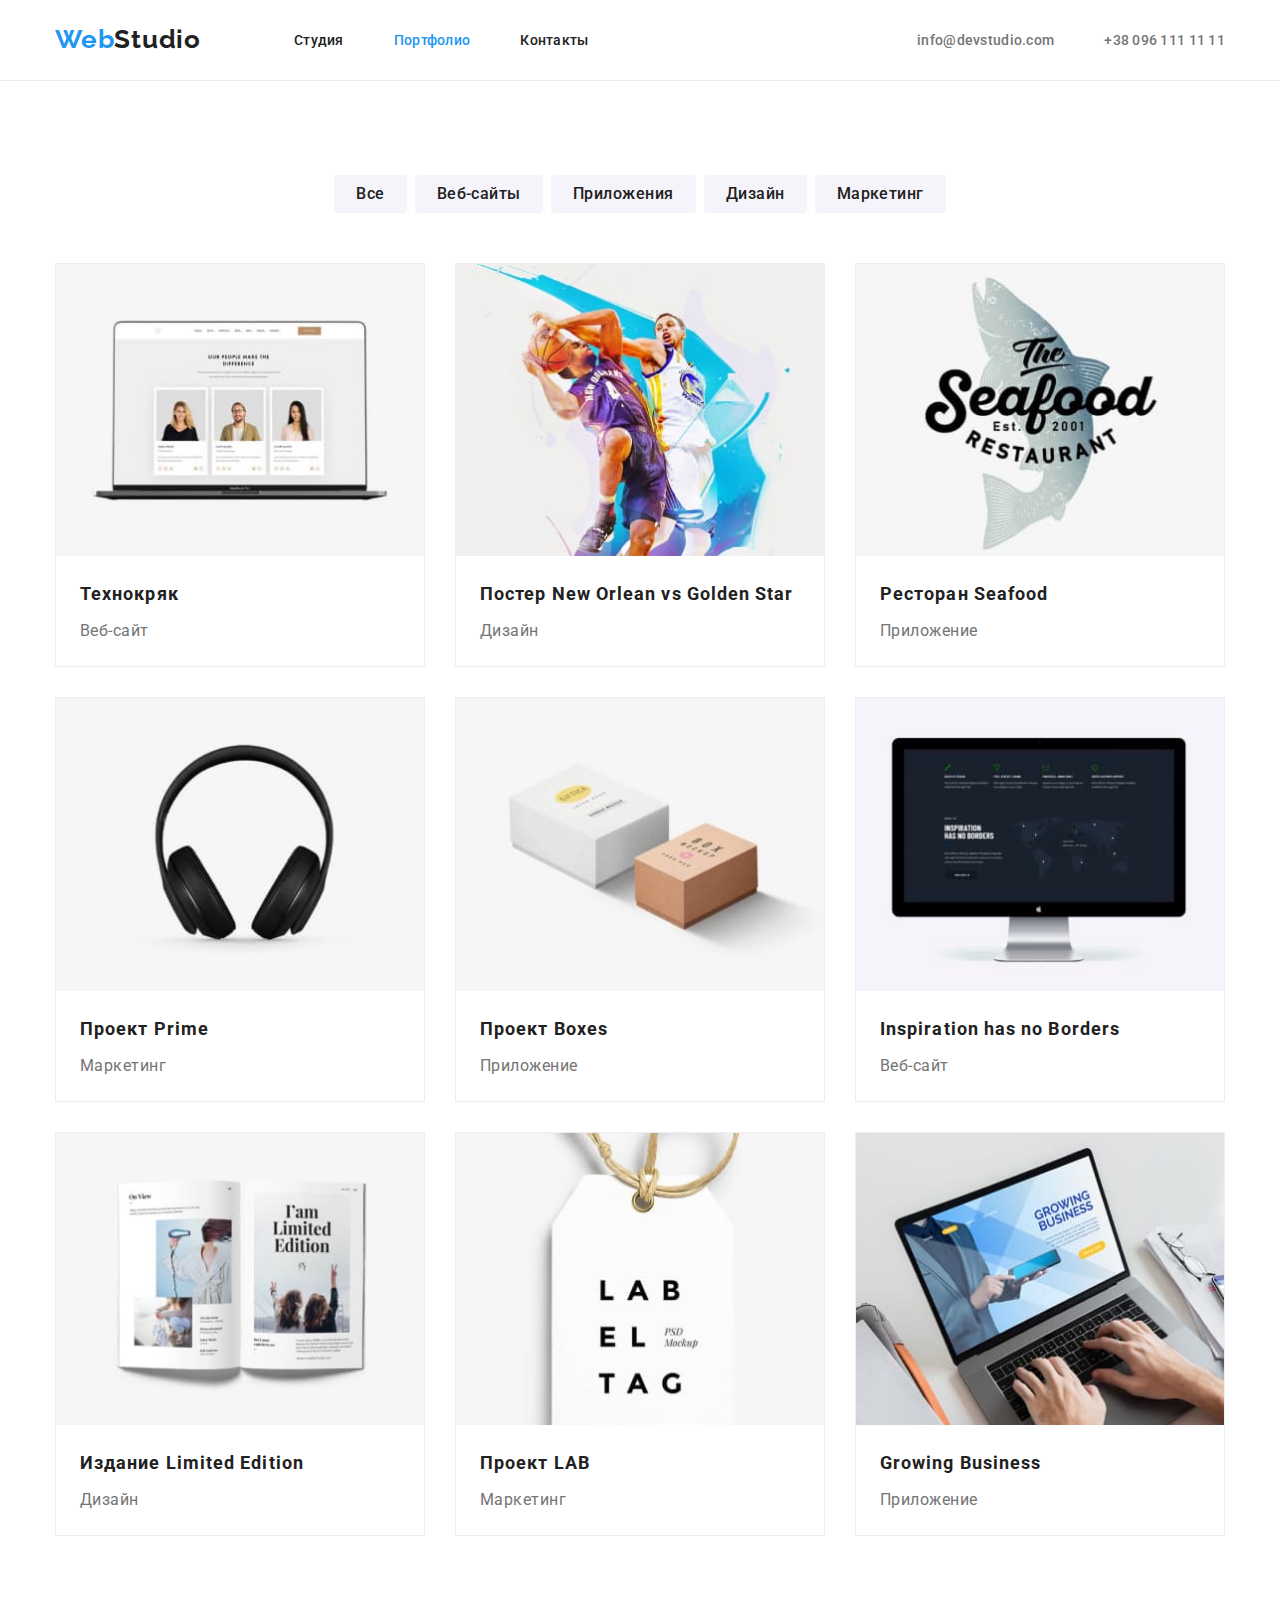
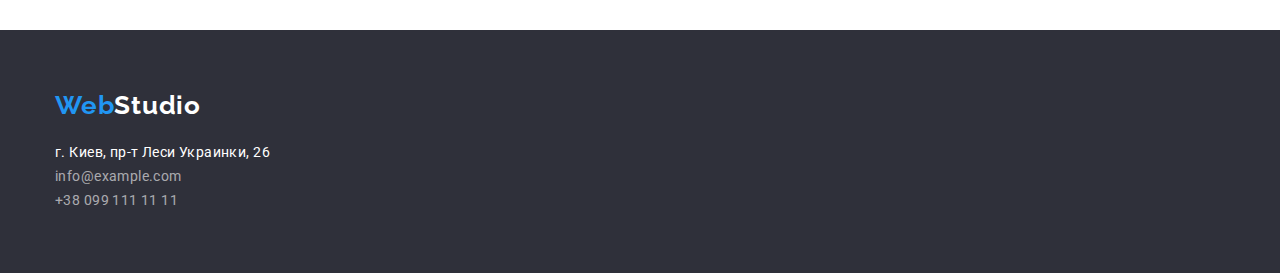
==== portfolio.html @ b8cfc25e "Финалка" ====
<!DOCTYPE html>
<html lang="ru">
<head>
    <meta charset="UTF-8">
    <meta name="viewport" content="width=device-width, initial-scale=1.0">
    <title>Портфолио</title>
    <link href="https://fonts.googleapis.com/css2?family=Raleway:wght@700&family=Roboto:wght@400;500;700;900&display=swap" rel="stylesheet">
    <link
    rel="stylesheet"
    href="https://cdnjs.cloudflare.com/ajax/libs/modern-normalize/1.0.0/modern-normalize.min.css"
  />
    <link rel="stylesheet" href="./styles/styles.css" />
</head>
<body class="body">
    <header class="header">
        <div class="container">
          <nav class="site-nav">
            <a href="./index.html" class="logo link"><span class="logo-main link">Web</span>Studio</a>
            <ul class="nav-list">
                <li><a href="./index.html" class="site-nav link">Студия</a></li>
                <li><a href="./portfolio.html" class="site-nav link current">Портфолио</a></li>
                <li><a href="" class="site-nav link">Контакты</a></li>
            </ul>
          </nav>
    <ul class="header-contact">
        <li><a href="mailto:info@devstudio.com" class="header-contact link">info@devstudio.com</a></li>
        <li><a href="tel:+380961111111" class="header-contact link">+38 096 111 11 11</a></li>
    </ul>
        </div>
    </header>
    <main>
        <section class="section">
            <div class="container">
            <!-- Следующий заголовок для семантики-->
            <h2 class="visually-hidden">Проекты</h2>
            <ul class="progects-nav">
                <li><button class="nav-button">Все</button></li>
                <li><button class="nav-button">Веб-сайты</button></li>
                <li><button class="nav-button">Приложения</button></li>
                <li><button class="nav-button">Дизайн</button></li>
                <li><button class="nav-button">Маркетинг</button></li>
            </ul>
            <ul class="progects">
                <li class="card">
                    <article class="progect-card">
                        <div class="progect-thumb">
                            <a href="" class="link"><img src="./images/image-2-1.jpg" alt="Технокряк"></a>
                        </div>
                        <div class="progect-info">
                            <h3><a href="" class="progects-title link">Технокряк</a></h3>
                <p>Веб-сайт</p>
                        </div>
                    </article>
                </li>

                <li class="card">
                    <article class="progect-card">
                        <div class="progect-thumb">
                            <a href="" class="link"><img src="./images/image-2-2.jpg" alt="Постер New Orlean vs Golden Star"></a>
                        </div> 
                        <div class="progect-info">
                            <h3><a href="" class="progects-title link">Постер New Orlean vs Golden Star</a></h3>
                            <p>Дизайн</p>
                        </div>
                    </article>
                </li>

                <li class="card">
                    <article class="progect-card">
                        <div class="progect-thumb">
                            <a href="" class="link"><img src="./images/image-2-3.jpg" alt="Ресторан Seafood"></a>
                        </div> 
                        <div class="progect-info">
                            <h3><a href="" class="progects-title link">Ресторан Seafood</a></h3>
                            <p>Приложение</p>
                        </div>
                    </article>
                </li>

                <li class="card">
                    <article class="progect-card">
                        <div class="progect-thumb">
                            <a href="" class="link"><img src="./images/image-2-4.jpg" alt="Проект Prime"></a>
                        </div> 
                        <div class="progect-info">
                            <h3><a href="" class="progects-title link">Проект Prime</a></h3>
                            <p>Маркетинг</p>
                        </div>
                    </article>
                </li>

                <li class="card">
                    <article class="progect-card">
                        <div class="progect-thumb">
                            <a href="" class="link"><img src="./images/image-2-5.jpg" alt="Проект Boxes"></a>
                        </div> 
                        <div class="progect-info">
                            <h3><a href="" class="progects-title link">Проект Boxes</a></h3>            
                            <p>Приложение</p>
                        </div>
                    </article>
                </li>

                <li class="card">
                    <article class="progect-card">
                        <div class="progect-thumb">
                            <a href="" class="link"><img src="./images/image-2-6.jpg" alt="Inspiration has no Borders"></a>
                        </div> 
                        <div class="progect-info">
                            <h3><a href="" class="progects-title link">Inspiration has no Borders</a></h3>            
                            <p>Веб-сайт</p>
                        </div>
                    </article>
                </li>

                <li class="card">
                    <article class="progect-card">
                        <div class="progect-thumb">
                            <a href="" class="link"><img src="./images/image-2-7.jpg" alt="Издание Limited Edition"></a>
                        </div> 
                        <div class="progect-info">
                            <h3><a href="" class="progects-title link">Издание Limited Edition</a></h3>            
                            <p>Дизайн</p>
                        </div>
                    </article>
                </li>

                <li class="card">
                    <article class="progect-card">
                        <div class="progect-thumb">
                            <a href="" class="link"><img src="./images/image-2-8.jpg" alt="Проект LAB"></a>
                        </div> 
                        <div class="progect-info">
                            <h3><a href="" class="progects-title link">Проект LAB</a></h3>            
                            <p>Маркетинг</p>
                        </div>
                    </article>
                </li> 

                <li class="card">
                    <article class="progect-card">
                        <div class="progect-thumb">
                            <a href="" class="link"><img src="./images/image-2-9.jpg" alt="Growing Business"></a>
                        </div> 
                        <div class="progect-info">
                            <h3><a href="" class="progects-title link">Growing Business</a></h3>            
                            <p>Приложение</p>
                        </div>
                    </article>
                </li>                                               
            </ul>
            </div>
        </section>
    </main>
    <footer class="page-footer">
        <div class="container">
        <a href="./index.html" class="footer-logo link"><span class="logo-main link">Web</span>Studio</a>
            <address class="address">
                <p>г. Киев, пр-т Леси Украинки, 26</p>
                <ul>
                    <li><p><a href="mailto:info@example.com" class="address link">info@example.com</a></p></li>
                    <li><p><a href="tel:+380991111111" class="address link">+38 099 111 11 11</a></p></li>
                </ul>
            </address>
        </div>
    </footer>
</body>
</html>
---- styles/styles.css ----
:root {
    --main-font-name: 'Roboto';
    --main-font-family: sans-serif;
    --secondary-font-name: 'Raleway';
    --secondary-font-family: sans-serif;

    --main-text-color: #757575;
    --main-background-color: #ffffff;
    --accent-text-color:#FFFFFF;
    --accent-color:#2196F3;
    --title-text-color:#212121;
    --button-background-color:#F5F4FA;
    --section-background-color:#2F303A;
    --address-color: rgba(255, 255, 255, 0.6);
    --card-shadow: 0px 1px 3px rgba(0, 0, 0, 0.12), 
    0px 1px 1px rgba(0, 0, 0, 0.14), 0px 2px 1px rgba(0, 0, 0, 0.2);
    --button-shadow: 0px 3px 1px rgba(0, 0, 0, 0.1), 
    0px 1px 2px rgba(0, 0, 0, 0.08), 0px 2px 2px rgba(0, 0, 0, 0.12);
    --hero-button-shadow: 0px 4px 4px rgba(0, 0, 0, 0.15);
}

h1, h2, h3, p {
    margin-top: 0;
    margin-bottom: 0;
} 

img {
    display: block;
    max-width: 100%;
    height: auto;
}

ul {
    margin: 0;
    padding: 0;
    list-style: none;
}

section {
    padding-top: 94px;
    padding-bottom: 94px;
}

.body {
    color: var(--main-text-color);
    background-color: var(--main-background-color);
    font-family: var(--main-font-name), var(--main-font-family);
    font-size: 14px;
    font-weight: 400;
    letter-spacing: 0.03em;
}

.link {
    color: var(--title-text-color);
    text-decoration: none;
}

.title {
    color: var(--title-text-color);
    font-family: var(--main-font-name);
    font-style: normal;
    font-weight: bold;
}

.logo {
    color: var(--title-text-color);
    font-family: var(--secondary-font-name);
    font-style: normal;
    font-weight: bold;
    font-size: 26px;
    line-height: 1,192;
    /* identical to box height */

    letter-spacing: 0.03em; 
}

.header {
    border-bottom: 1px solid #ececec;
}

.header .logo {
    margin-top: 24px;
    margin-bottom: 25px;
}

.logo-main {
    color: var(--accent-color);
    font-family: var(--secondary-font-name);
    font-style: normal;
    font-weight: bold;
    font-size: 26px;
    line-height: 1.192;
    /* identical to box height */

    letter-spacing: 0.03em;
}

.site-nav{
    display: flex;
    align-items: center;
}

.site-nav.link {
    color:var(--title-text-color);
    font-style: normal;
    font-weight: 500;
    font-size: 14px;
    line-height: 1.142;
    letter-spacing: 0.02em;
}

.site-nav.link.current {
    color: var(--accent-color);
}

.site-nav.link:hover,
.site-nav.link:focus {
    color:var(--accent-color);
    font-style: normal;
    font-weight: 500;
    font-size: 14px;
    line-height: 1.142;
    letter-spacing: 0.02em;
}

.nav-list {
    display: flex;
    margin-left: 93px;
}

.nav-list a {
    display: block;
}

.header-contact {
    display: flex;
    margin-left: auto;
}

.header-contact.link {
    color:var(--main-text-color);
    font-family: var(--main-font-name);
    font-style: normal;
    font-weight: 500;
    font-size: 14px;
    line-height: 1.142;
    letter-spacing: 0.02em;
}

.header-contact.link:hover,
.header-contact.link:focus {
    color:var(--accent-color);
    font-family: var(--main-font-name);
    font-style: normal;
    font-weight: 500;
    font-size: 14px;
    line-height: 1.142;
    letter-spacing: 0.02em;
}

.site-nav li:not(:first-child),
.header-contact li:not(:first-child) {
    margin-left: 50px;
}

.header .container {
    display: flex;
    padding-top: 0;
    padding-bottom: 0;
    align-items: center;
}

.hero-section {
    background-color: var(--section-background-color);
    text-align: center;
    padding-top: 200px;
    padding-bottom: 200px;
}

.hero-title {
    color: var(--accent-text-color);
    font-family: var(--main-font-name);
    font-style: normal;
    font-weight: 900;
    font-size: 44px;
    line-height: 1.363;
    /* or 136% */
    
    letter-spacing: 0.06em;
    text-transform: uppercase;

    margin-bottom: 30px;
}

.hero-button {
    color: var(--accent-text-color);
    background-color: var(--accent-color);
    font-family: var(--main-font-name);
    font-style: normal;
    font-weight: bold;
    font-size: 16px;
    line-height: 1.875;
    /* identical to box height, or 187% */
    
    display: inline-block;
    align-items: center;
    letter-spacing: 0.06em;
    text-decoration: none;
    padding: 10px 32px;
    border-radius: 4px;
    box-shadow: var(--hero-button-shadow);
    margin-left: auto;
    margin-right: auto;
}

.nav-button {
    color: var(--title-text-color);
    background-color: var(--button-background-color);
    font-family: var(--main-font-name);
    font-style: normal;
    font-weight: 500;
    font-size: 16px;
    line-height: 1.625;
/* identical to box height, or 162% */

    text-align: center;
    letter-spacing: 0.03em;
    border: 0px;
    border-radius: 4px;
}

.nav-button:hover,
.nav-button:focus {
    color: var(--accent-text-color);
    background-color: var(--accent-color);
    font-family: var(--main-font-name);
    font-style: normal;
    font-weight: 500;
    font-size: 16px;
    line-height: 1.625;
/* identical to box height, or 162% */

text-align: center;
letter-spacing: 0.03em;
border-radius: 4px;
box-shadow: var(--button-shadow);
}

.features-list {
    display: flex;
}

.features-list li:not(:first-child) {
    margin-left: 30px;
}

.features-list h3 {
    margin-bottom: 10px;
}

.section-title {
    color: var(--title-text-color);
    font-family: var(--main-font-name);
    font-style: normal;
    font-weight: bold;
    font-size: 36px;
    line-height: 1.166;
    text-align: center;
    letter-spacing: 0.03em;

    margin-bottom: 50px;
}

.section-subtitle {
    color: var(--title-text-color);
    font-family: var(--main-font-name);
    font-style: normal;
    font-weight: bold;
    font-size: 14px;
    line-height: 1.172;
    letter-spacing: 0.03em;
    text-transform: uppercase;
}

.section-text {
    font-family: var(--main-font-name);
    font-style: normal;
    font-weight: normal;
    font-size: 14px;
    line-height: 1.714;
    /* or 171% */
    
    letter-spacing: 0.03em;

    width: 270px;
}

.case-list {
    display: flex;
    justify-content: space-between;
}

.name {
    color: var(--title-text-color);
    font-family: var(--main-font-name);
    font-style: normal;
    font-weight: 500;
    font-size: 16px;
    line-height: 1.187;
    /* identical to box height */
    
    letter-spacing: 0.03em;
}

.name-subtitle {
    font-family: var(--main-font-name);
    font-style: normal;
    font-weight: normal;
    font-size: 16px;
    line-height: 1.187;
    /* identical to box height */
    
    letter-spacing: 0.03em;
}

.page-footer {
    background-color: var(--section-background-color);
}

.footer-logo {
    color: var(--accent-text-color);
    font-family: var(--secondary-font-name);
    font-style: normal;
    font-weight: bold;
    font-size: 26px;
    line-height: 1.192;
    /* identical to box height */

    letter-spacing: 0.03em;
    display: block;
    margin-bottom: 20px;
}

.address {
    color: var(--accent-text-color);
    font-family: var(--main-font-name);
    font-style: normal;
    font-weight: normal;
    font-size: 14px;
    line-height: 1.714;
    /* or 171% */
    
    letter-spacing: 0.03em;
}

.address.link {
    color: var(--address-color);
}

.address.link:hover,
.address.link:focus {
    color: var(--accent-color);
}

.progects {
    font-family: var(--main-font-name);
    font-style: normal;
    font-weight: normal;
    font-size: 16px;
    line-height: 1.875;
    /* identical to box height, or 187% */
    
    letter-spacing: 0.03em;
}

.progects-title {
    color: var(--title-text-color);
    font-family: var(--main-font-name);
    font-style: normal;
    font-weight: bold;
    font-size: 18px;
    line-height: 2;
    /* identical to box height, or 200% */
    
    letter-spacing: 0.06em;
}

.progect-info .progects-title {
    display: inline-block;
    margin-bottom: 4px;
}

.progects-title.link:hover,
.progects-title.link:focus {
    color: var(--accent-color);
}

.visually-hidden {
    position: absolute;
    width: 1px;
    height: 1px;
    margin: -1px;
    border: 0;
    padding: 0;
    
    white-space: nowrap;
    clip-path: inset(100%);
    clip: rect(0 0 0 0);
    overflow: hidden;
  }

  .container {
      width: 1200px;
      margin-left: auto;
      margin-right: auto;
      padding-left: 15px;
      padding-right: 15px;
  }

  .features-section {
      padding-bottom: 0;
  }

  .team-list,
  .progects {
    /* Расстояние между карточками работников (наша команда) в Студия */
    --person-set-gap: 30px;
  
    display: flex;
    flex-wrap: wrap;
    margin-top: calc(-1 * var(--person-set-gap));
    margin-left: calc(-1 * var(--person-set-gap));
  }

  .team-list > .card {
    flex-basis: calc(100% / 4 - var(--person-set-gap));
    margin-left: var(--person-set-gap);
    margin-top: var(--person-set-gap);
  }

  .progects > .card {
    flex-basis: calc(100% / 3 - var(--person-set-gap));
    margin-left: var(--person-set-gap);
    margin-top: var(--person-set-gap);
  }

  .worker-card {
    box-shadow: var(--card-shadow);
    border-bottom-left-radius: 4px;
    border-bottom-right-radius: 4px;
    overflow: hidden;
  }

  .progect-card {
    border: 1px solid #EEEEEE;
    overflow: hidden;
  }

  .worker-info {
      padding: 30px;

      text-align: center;
  }

  .progect-info {
      padding: 20px 24px;
  }

  .worker-info > .name {
      margin-bottom: 10px;
  }

  .page-footer > .container {
      padding-top: 60px;
      padding-bottom: 60px;
  }

  .progects-nav {
      display: flex;
      justify-content: center;

      margin-bottom: 50px;
  }

  .progects-nav .nav-button {
      padding: 6px 22px;
  }

  .progects-nav li:not(:first-child) {
      margin-left: 8px;
  }
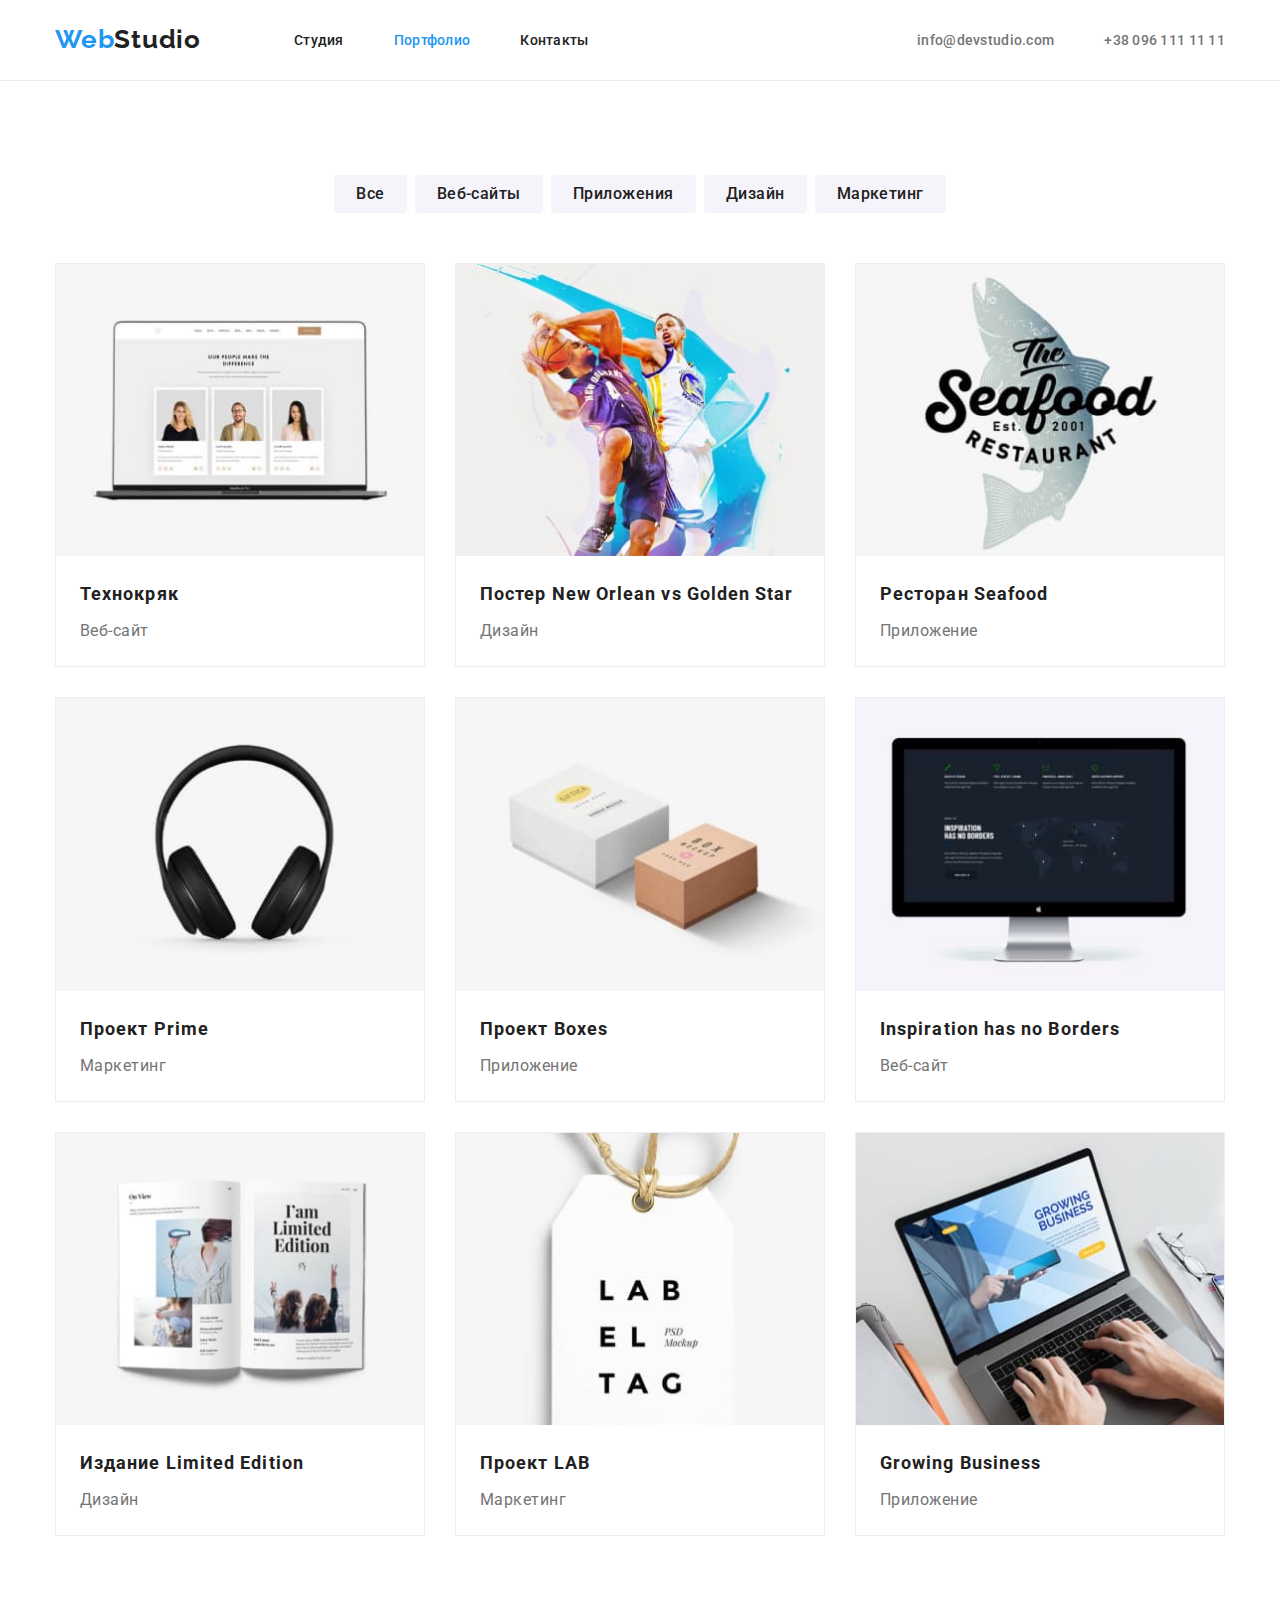
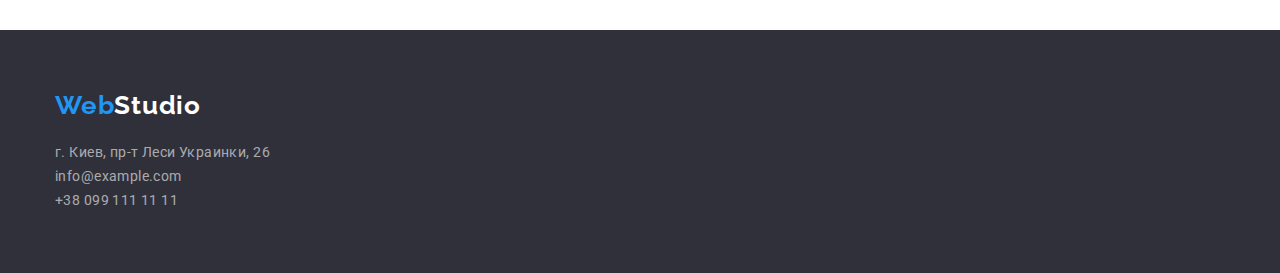
==== commit d7599869: "1" ====
--- a/portfolio.html
+++ b/portfolio.html
@@ -156,8 +156,8 @@
         <div class="container">
         <a href="./index.html" class="footer-logo link"><span class="logo-main link">Web</span>Studio</a>
             <address class="address">
-                <p>г. Киев, пр-т Леси Украинки, 26</p>
                 <ul>
+                    <li><p><a href="" class="address link">г. Киев, пр-т Леси Украинки, 26</a></p></li>
                     <li><p><a href="mailto:info@example.com" class="address link">info@example.com</a></p></li>
                     <li><p><a href="tel:+380991111111" class="address link">+38 099 111 11 11</a></p></li>
                 </ul>
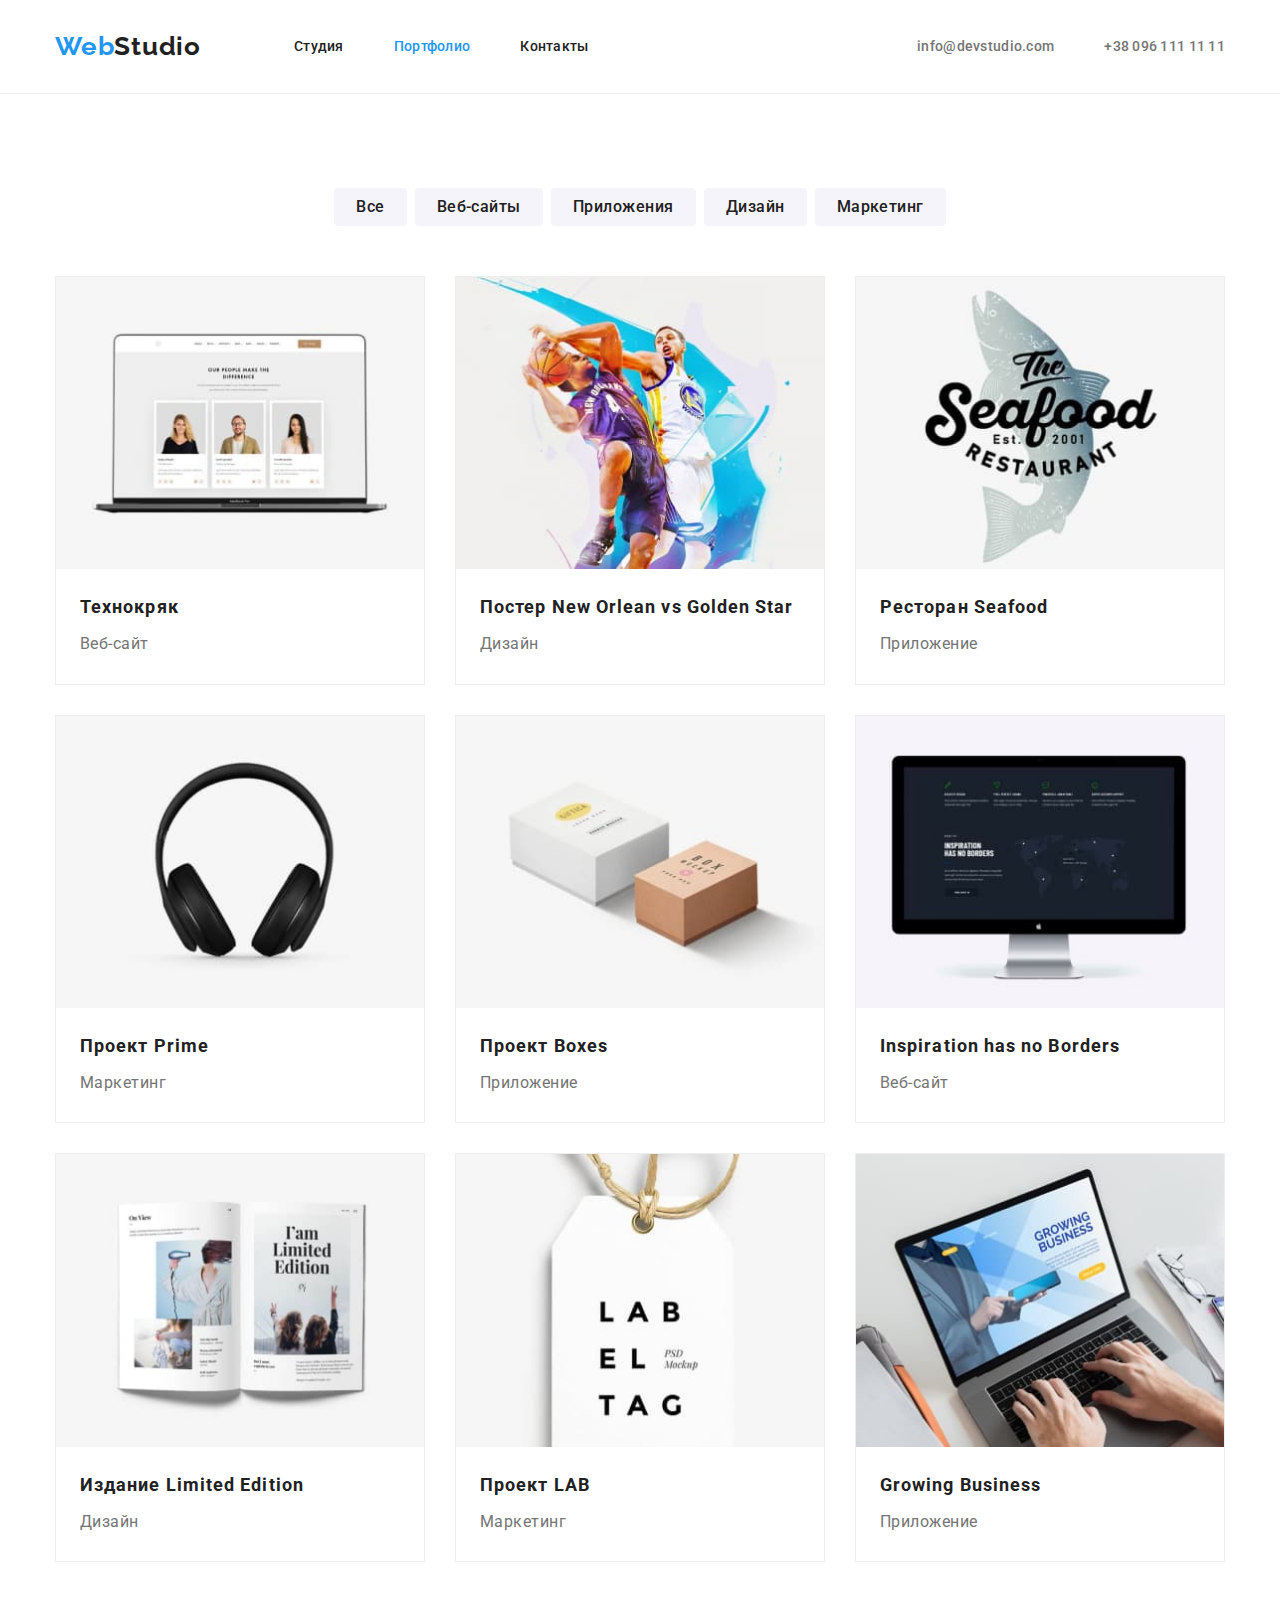
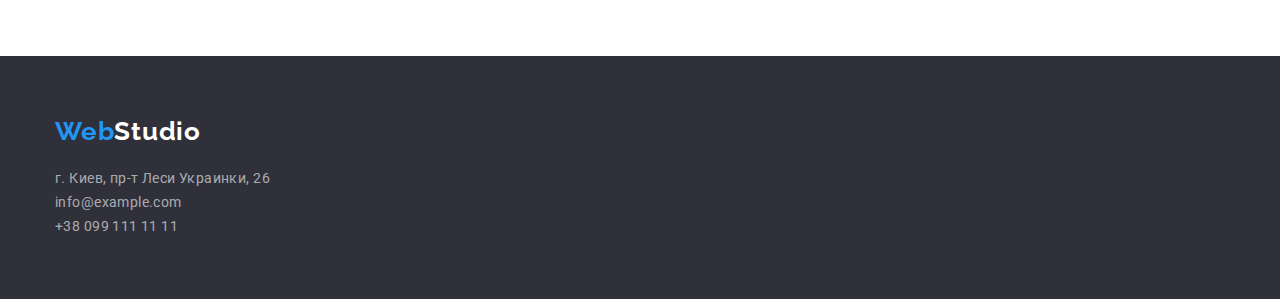
==== commit c234f922: "Финалка" ====
--- a/portfolio.html
+++ b/portfolio.html
@@ -4,12 +4,9 @@
     <meta charset="UTF-8">
     <meta name="viewport" content="width=device-width, initial-scale=1.0">
     <title>Портфолио</title>
-    <link href="https://fonts.googleapis.com/css2?family=Raleway:wght@700&family=Roboto:wght@400;500;700;900&display=swap" rel="stylesheet">
-    <link
-    rel="stylesheet"
-    href="https://cdnjs.cloudflare.com/ajax/libs/modern-normalize/1.0.0/modern-normalize.min.css"
-  />
-    <link rel="stylesheet" href="./styles/styles.css" />
+    <link rel="stylesheet" href="https://fonts.googleapis.com/css2?family=Raleway:wght@700&family=Roboto:wght@400;500;700;900&display=swap">
+    <link rel="stylesheet" href="./styles/styles.css"/>
+    <link rel="stylesheet" href="./styles/modern-normalize.css"/>
 </head>
 <body class="body">
     <header class="header">
@@ -32,7 +29,7 @@
         <section class="section">
             <div class="container">
             <!-- Следующий заголовок для семантики-->
-            <h2 class="visually-hidden">Проекты</h2>
+            <h1 class="visually-hidden">Проекты</h1>
             <ul class="progects-nav">
                 <li><button class="nav-button">Все</button></li>
                 <li><button class="nav-button">Веб-сайты</button></li>
@@ -42,109 +39,109 @@
             </ul>
             <ul class="progects">
                 <li class="card">
-                    <article class="progect-card">
+                    <article class="progects-title link">
                         <div class="progect-thumb">
                             <a href="" class="link"><img src="./images/image-2-1.jpg" alt="Технокряк"></a>
                         </div>
                         <div class="progect-info">
-                            <h3><a href="" class="progects-title link">Технокряк</a></h3>
-                <p>Веб-сайт</p>
+                            <h2 class="progects-subtitle">Технокряк</h2>
+                <p class="progects-category">Веб-сайт</p>
                         </div>
                     </article>
                 </li>
 
                 <li class="card">
-                    <article class="progect-card">
+                    <article class="progects-title link">
                         <div class="progect-thumb">
                             <a href="" class="link"><img src="./images/image-2-2.jpg" alt="Постер New Orlean vs Golden Star"></a>
                         </div> 
                         <div class="progect-info">
-                            <h3><a href="" class="progects-title link">Постер New Orlean vs Golden Star</a></h3>
-                            <p>Дизайн</p>
+                            <h2 class="progects-subtitle">Постер New Orlean vs Golden Star</h2>
+                            <p class="progects-category">Дизайн</p>
                         </div>
                     </article>
                 </li>
 
                 <li class="card">
-                    <article class="progect-card">
+                    <article class="progects-title link">
                         <div class="progect-thumb">
                             <a href="" class="link"><img src="./images/image-2-3.jpg" alt="Ресторан Seafood"></a>
                         </div> 
                         <div class="progect-info">
-                            <h3><a href="" class="progects-title link">Ресторан Seafood</a></h3>
-                            <p>Приложение</p>
+                            <h2 class="progects-subtitle">Ресторан Seafood</h2>
+                            <p class="progects-category">Приложение</p>
                         </div>
                     </article>
                 </li>
 
                 <li class="card">
-                    <article class="progect-card">
+                    <article class="progects-title link">
                         <div class="progect-thumb">
                             <a href="" class="link"><img src="./images/image-2-4.jpg" alt="Проект Prime"></a>
                         </div> 
                         <div class="progect-info">
-                            <h3><a href="" class="progects-title link">Проект Prime</a></h3>
-                            <p>Маркетинг</p>
+                            <h2 class="progects-subtitle">Проект Prime</h2>
+                            <p class="progects-category">Маркетинг</p>
                         </div>
                     </article>
                 </li>
 
                 <li class="card">
-                    <article class="progect-card">
+                    <article class="progects-title link">
                         <div class="progect-thumb">
                             <a href="" class="link"><img src="./images/image-2-5.jpg" alt="Проект Boxes"></a>
                         </div> 
                         <div class="progect-info">
-                            <h3><a href="" class="progects-title link">Проект Boxes</a></h3>            
-                            <p>Приложение</p>
+                            <h2 class="progects-subtitle">Проект Boxes</h2>            
+                            <p class="progects-category">Приложение</p>
                         </div>
                     </article>
                 </li>
 
                 <li class="card">
-                    <article class="progect-card">
+                    <article class="progects-title link">
                         <div class="progect-thumb">
                             <a href="" class="link"><img src="./images/image-2-6.jpg" alt="Inspiration has no Borders"></a>
                         </div> 
                         <div class="progect-info">
-                            <h3><a href="" class="progects-title link">Inspiration has no Borders</a></h3>            
-                            <p>Веб-сайт</p>
+                            <h2 class="progects-subtitle">Inspiration has no Borders</h2>            
+                            <p class="progects-category">Веб-сайт</p>
                         </div>
                     </article>
                 </li>
 
                 <li class="card">
-                    <article class="progect-card">
+                    <article class="progects-title link">
                         <div class="progect-thumb">
                             <a href="" class="link"><img src="./images/image-2-7.jpg" alt="Издание Limited Edition"></a>
                         </div> 
                         <div class="progect-info">
-                            <h3><a href="" class="progects-title link">Издание Limited Edition</a></h3>            
-                            <p>Дизайн</p>
+                            <h2 class="progects-subtitle">Издание Limited Edition</h2>            
+                            <p class="progects-category">Дизайн</p>
                         </div>
                     </article>
                 </li>
 
                 <li class="card">
-                    <article class="progect-card">
+                    <article class="progects-title link">
                         <div class="progect-thumb">
                             <a href="" class="link"><img src="./images/image-2-8.jpg" alt="Проект LAB"></a>
                         </div> 
                         <div class="progect-info">
-                            <h3><a href="" class="progects-title link">Проект LAB</a></h3>            
-                            <p>Маркетинг</p>
+                            <h2 class="progects-subtitle">Проект LAB</h2>            
+                            <p class="progects-category">Маркетинг</p>
                         </div>
                     </article>
                 </li> 
 
                 <li class="card">
-                    <article class="progect-card">
+                    <article class="progects-title link">
                         <div class="progect-thumb">
                             <a href="" class="link"><img src="./images/image-2-9.jpg" alt="Growing Business"></a>
                         </div> 
                         <div class="progect-info">
-                            <h3><a href="" class="progects-title link">Growing Business</a></h3>            
-                            <p>Приложение</p>
+                            <h2 class="progects-subtitle">Growing Business</h2>            
+                            <p class="progects-category">Приложение</p>
                         </div>
                     </article>
                 </li>                                               
--- a/styles/styles.css
+++ b/styles/styles.css
@@ -46,12 +46,12 @@
     background-color: var(--main-background-color);
     font-family: var(--main-font-name), var(--main-font-family);
     font-size: 14px;
+    line-height: 1.7;
     font-weight: 400;
     letter-spacing: 0.03em;
 }
 
 .link {
-    color: var(--title-text-color);
     text-decoration: none;
 }
 
@@ -68,7 +68,7 @@
     font-style: normal;
     font-weight: bold;
     font-size: 26px;
-    line-height: 1,192;
+    line-height: 1,2;
     /* identical to box height */
 
     letter-spacing: 0.03em; 
@@ -89,7 +89,7 @@
     font-style: normal;
     font-weight: bold;
     font-size: 26px;
-    line-height: 1.192;
+    line-height: 1.2;
     /* identical to box height */
 
     letter-spacing: 0.03em;
@@ -105,7 +105,7 @@
     font-style: normal;
     font-weight: 500;
     font-size: 14px;
-    line-height: 1.142;
+    line-height: 1.1;
     letter-spacing: 0.02em;
 }
 
@@ -119,7 +119,7 @@
     font-style: normal;
     font-weight: 500;
     font-size: 14px;
-    line-height: 1.142;
+    line-height: 1.1;
     letter-spacing: 0.02em;
 }
 
@@ -143,7 +143,7 @@
     font-style: normal;
     font-weight: 500;
     font-size: 14px;
-    line-height: 1.142;
+    line-height: 1.1;
     letter-spacing: 0.02em;
 }
 
@@ -154,7 +154,7 @@
     font-style: normal;
     font-weight: 500;
     font-size: 14px;
-    line-height: 1.142;
+    line-height: 1.1;
     letter-spacing: 0.02em;
 }
 
@@ -183,7 +183,7 @@
     font-style: normal;
     font-weight: 900;
     font-size: 44px;
-    line-height: 1.363;
+    line-height: 1.4;
     /* or 136% */
     
     letter-spacing: 0.06em;
@@ -199,7 +199,7 @@
     font-style: normal;
     font-weight: bold;
     font-size: 16px;
-    line-height: 1.875;
+    line-height: 1.9;
     /* identical to box height, or 187% */
     
     display: inline-block;
@@ -211,6 +211,7 @@
     box-shadow: var(--hero-button-shadow);
     margin-left: auto;
     margin-right: auto;
+    cursor: pointer;
 }
 
 .nav-button {
@@ -220,13 +221,14 @@
     font-style: normal;
     font-weight: 500;
     font-size: 16px;
-    line-height: 1.625;
+    line-height: 1.6;
 /* identical to box height, or 162% */
 
     text-align: center;
     letter-spacing: 0.03em;
     border: 0px;
     border-radius: 4px;
+    cursor: pointer;
 }
 
 .nav-button:hover,
@@ -237,7 +239,7 @@
     font-style: normal;
     font-weight: 500;
     font-size: 16px;
-    line-height: 1.625;
+    line-height: 1.6;
 /* identical to box height, or 162% */
 
 text-align: center;
@@ -261,10 +263,9 @@
 .section-title {
     color: var(--title-text-color);
     font-family: var(--main-font-name);
-    font-style: normal;
     font-weight: bold;
     font-size: 36px;
-    line-height: 1.166;
+    line-height: 1.2;
     text-align: center;
     letter-spacing: 0.03em;
 
@@ -274,20 +275,17 @@
 .section-subtitle {
     color: var(--title-text-color);
     font-family: var(--main-font-name);
-    font-style: normal;
-    font-weight: bold;
-    font-size: 14px;
-    line-height: 1.172;
+    font-weight: bold;
+    font-size: 14px;
+    line-height: 1.2;
     letter-spacing: 0.03em;
     text-transform: uppercase;
 }
 
 .section-text {
     font-family: var(--main-font-name);
-    font-style: normal;
     font-weight: normal;
-    font-size: 14px;
-    line-height: 1.714;
+    line-height: 1.7;
     /* or 171% */
     
     letter-spacing: 0.03em;
@@ -303,10 +301,9 @@
 .name {
     color: var(--title-text-color);
     font-family: var(--main-font-name);
-    font-style: normal;
-    font-weight: 500;
-    font-size: 16px;
-    line-height: 1.187;
+    font-weight: 500;
+    font-size: 16px;
+    line-height: 1.2;
     /* identical to box height */
     
     letter-spacing: 0.03em;
@@ -317,7 +314,7 @@
     font-style: normal;
     font-weight: normal;
     font-size: 16px;
-    line-height: 1.187;
+    line-height: 1.2;
     /* identical to box height */
     
     letter-spacing: 0.03em;
@@ -333,7 +330,7 @@
     font-style: normal;
     font-weight: bold;
     font-size: 26px;
-    line-height: 1.192;
+    line-height: 1.2;
     /* identical to box height */
 
     letter-spacing: 0.03em;
@@ -347,7 +344,7 @@
     font-style: normal;
     font-weight: normal;
     font-size: 14px;
-    line-height: 1.714;
+    line-height: 1.7;
     /* or 171% */
     
     letter-spacing: 0.03em;
@@ -363,11 +360,9 @@
 }
 
 .progects {
-    font-family: var(--main-font-name);
-    font-style: normal;
     font-weight: normal;
     font-size: 16px;
-    line-height: 1.875;
+    line-height: 1.9;
     /* identical to box height, or 187% */
     
     letter-spacing: 0.03em;
@@ -375,18 +370,28 @@
 
 .progects-title {
     color: var(--title-text-color);
-    font-family: var(--main-font-name);
-    font-style: normal;
     font-weight: bold;
     font-size: 18px;
     line-height: 2;
     /* identical to box height, or 200% */
     
     letter-spacing: 0.06em;
+
+    border: 1px solid #EEEEEE;
+    overflow: hidden;
 }
 
 .progect-info .progects-title {
     display: inline-block;
+    margin-bottom: 4px;
+}
+
+.progect-info .progects-subtitle {
+    display: inline-block;
+    margin-bottom: 4px;
+}
+
+.progect-info .progects-category {
     margin-bottom: 4px;
 }
 
@@ -451,11 +456,6 @@
     overflow: hidden;
   }
 
-  .progect-card {
-    border: 1px solid #EEEEEE;
-    overflow: hidden;
-  }
-
   .worker-info {
       padding: 30px;
 
@@ -488,4 +488,25 @@
 
   .progects-nav li:not(:first-child) {
       margin-left: 8px;
+  }
+
+  .progects-subtitle {
+    font-weight: bold;
+    font-size: 18px;
+    line-height: 2;
+  }
+
+  .progects-category {
+    color: var(--main-text-color);
+    font-weight: normal;
+    font-size: 16px;
+    line-height: 1.9;
+    /* identical to box height, or 187% */
+    
+    letter-spacing: 0.03em;
+  }
+
+  .progects-category:hover,
+  .progects-category:focus {
+      color: var(--accent-color);
   }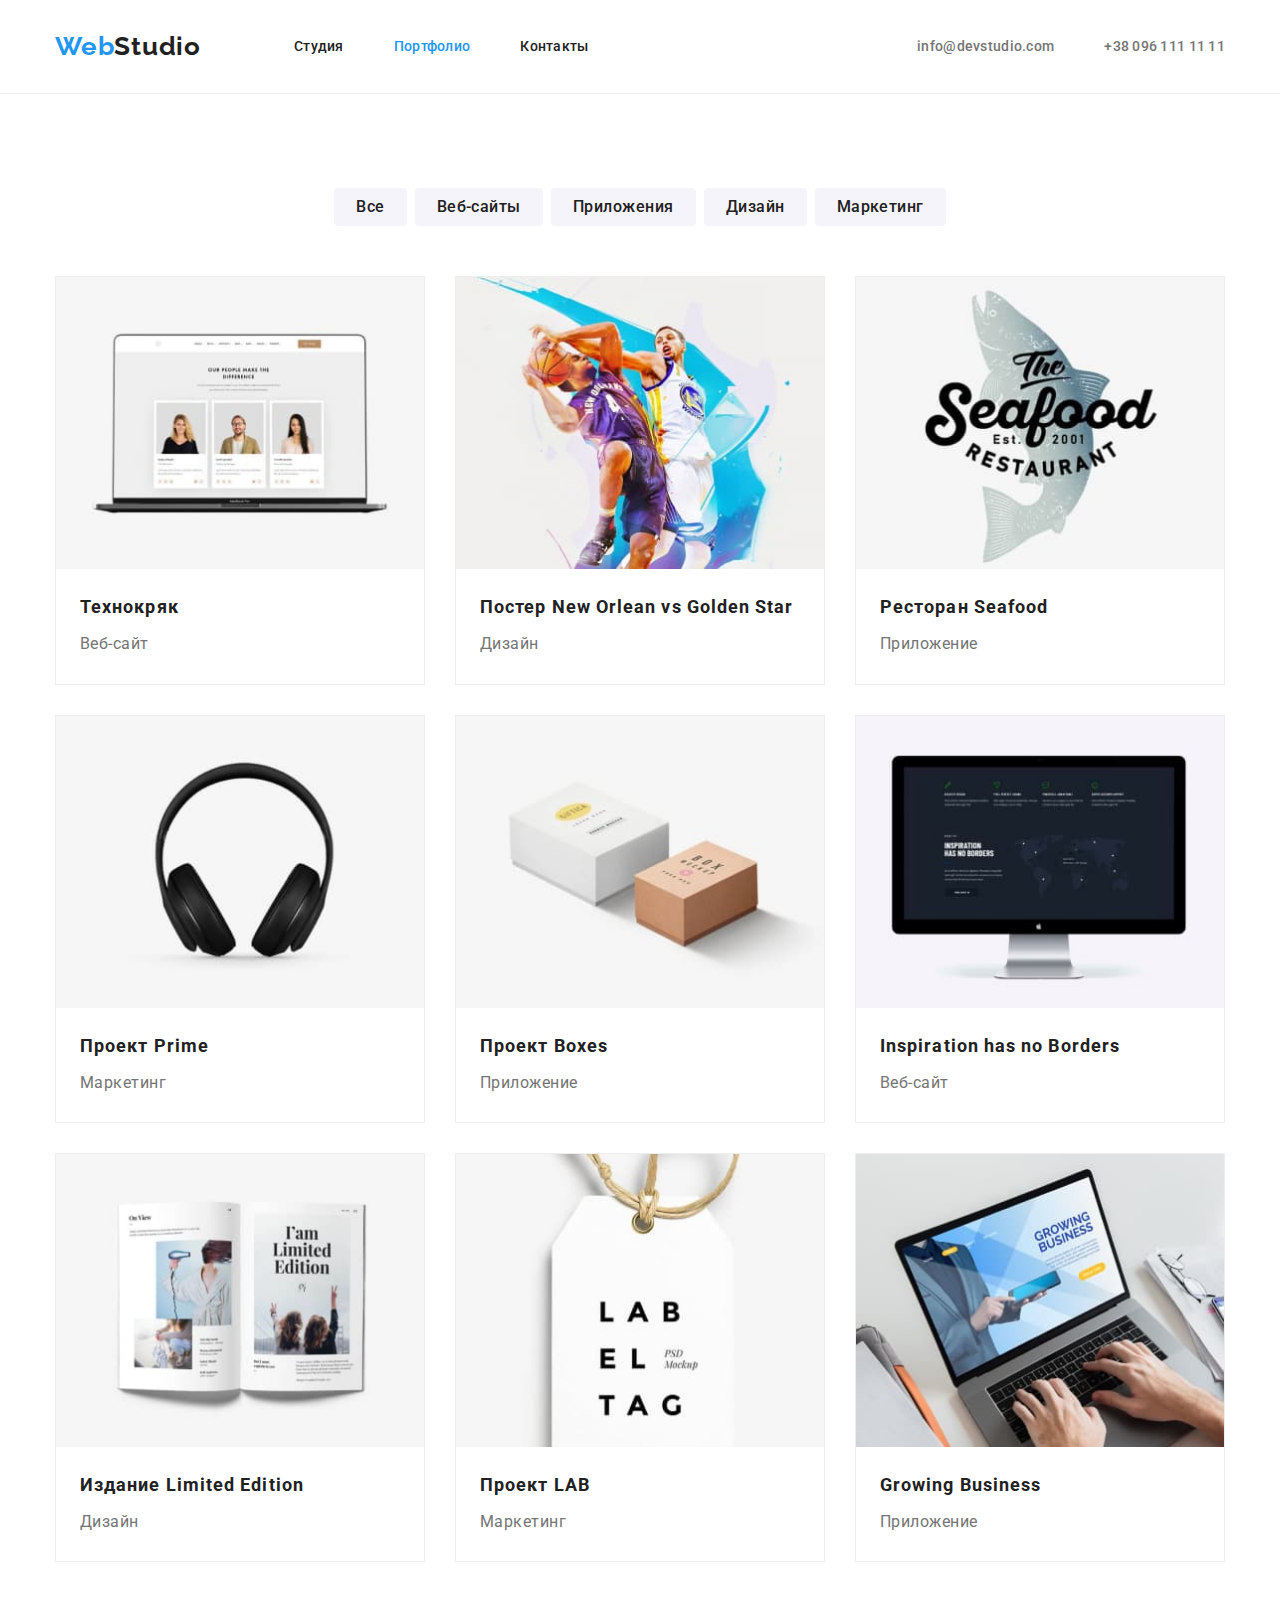
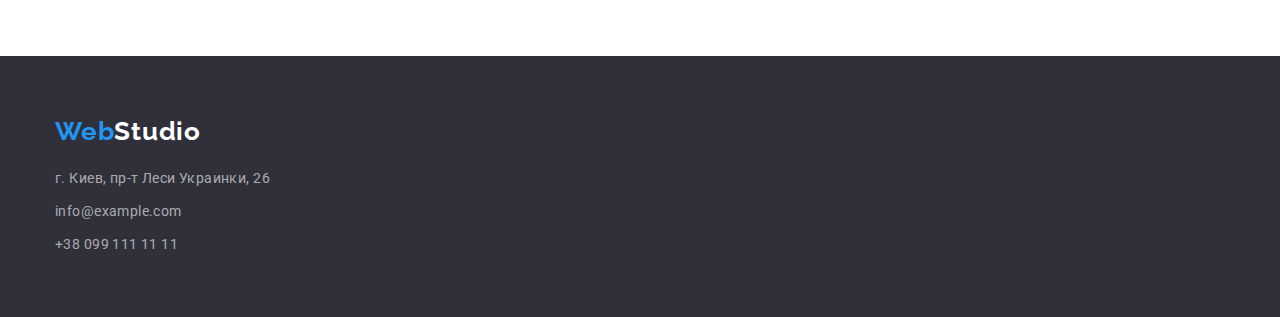
==== commit fc343574: "Правки 1" ====
--- a/portfolio.html
+++ b/portfolio.html
@@ -153,10 +153,10 @@
         <div class="container">
         <a href="./index.html" class="footer-logo link"><span class="logo-main link">Web</span>Studio</a>
             <address class="address">
-                <ul>
-                    <li><p><a href="" class="address link">г. Киев, пр-т Леси Украинки, 26</a></p></li>
-                    <li><p><a href="mailto:info@example.com" class="address link">info@example.com</a></p></li>
-                    <li><p><a href="tel:+380991111111" class="address link">+38 099 111 11 11</a></p></li>
+                <ul class="address-list">
+                    <li><a href="" class="address link">г. Киев, пр-т Леси Украинки, 26</a></li>
+                    <li><a href="mailto:info@example.com" class="address link">info@example.com</p></li>
+                    <li><a href="tel:+380991111111" class="address link">+38 099 111 11 11</a></li>
                 </ul>
             </address>
         </div>
--- a/styles/styles.css
+++ b/styles/styles.css
@@ -207,6 +207,7 @@
     letter-spacing: 0.06em;
     text-decoration: none;
     padding: 10px 32px;
+    border: 0px;
     border-radius: 4px;
     box-shadow: var(--hero-button-shadow);
     margin-left: auto;
@@ -260,6 +261,10 @@
     margin-bottom: 10px;
 }
 
+.team-section {
+    background-color: var(--button-background-color);
+}
+
 .section-title {
     color: var(--title-text-color);
     font-family: var(--main-font-name);
@@ -322,6 +327,8 @@
 
 .page-footer {
     background-color: var(--section-background-color);
+    padding-top: 60px;
+    padding-bottom: 60px;
 }
 
 .footer-logo {
@@ -454,6 +461,7 @@
     border-bottom-left-radius: 4px;
     border-bottom-right-radius: 4px;
     overflow: hidden;
+    background-color: var(--accent-text-color);
   }
 
   .worker-info {
@@ -468,11 +476,6 @@
 
   .worker-info > .name {
       margin-bottom: 10px;
-  }
-
-  .page-footer > .container {
-      padding-top: 60px;
-      padding-bottom: 60px;
   }
 
   .progects-nav {
@@ -509,4 +512,8 @@
   .progects-category:hover,
   .progects-category:focus {
       color: var(--accent-color);
+  }
+
+  .address-list li:not(:last-child) {
+      margin-bottom: 9px;
   }